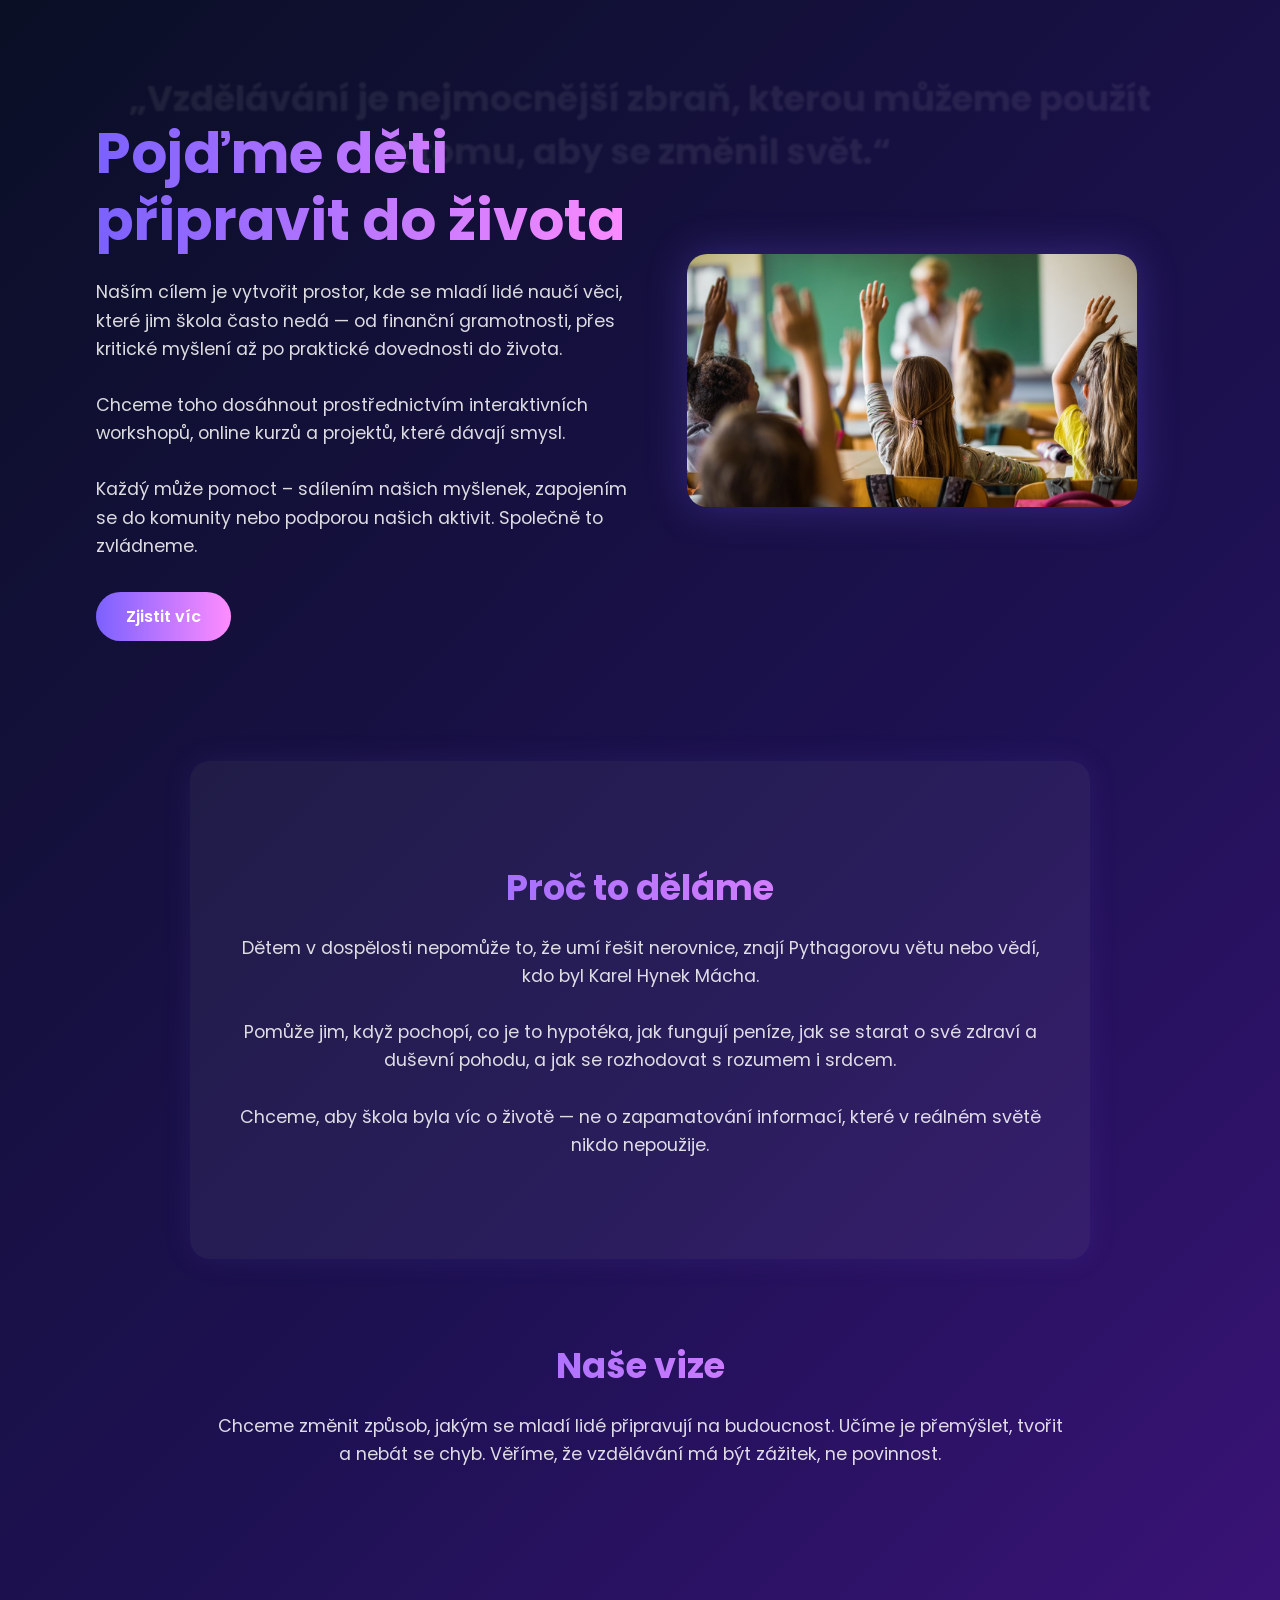
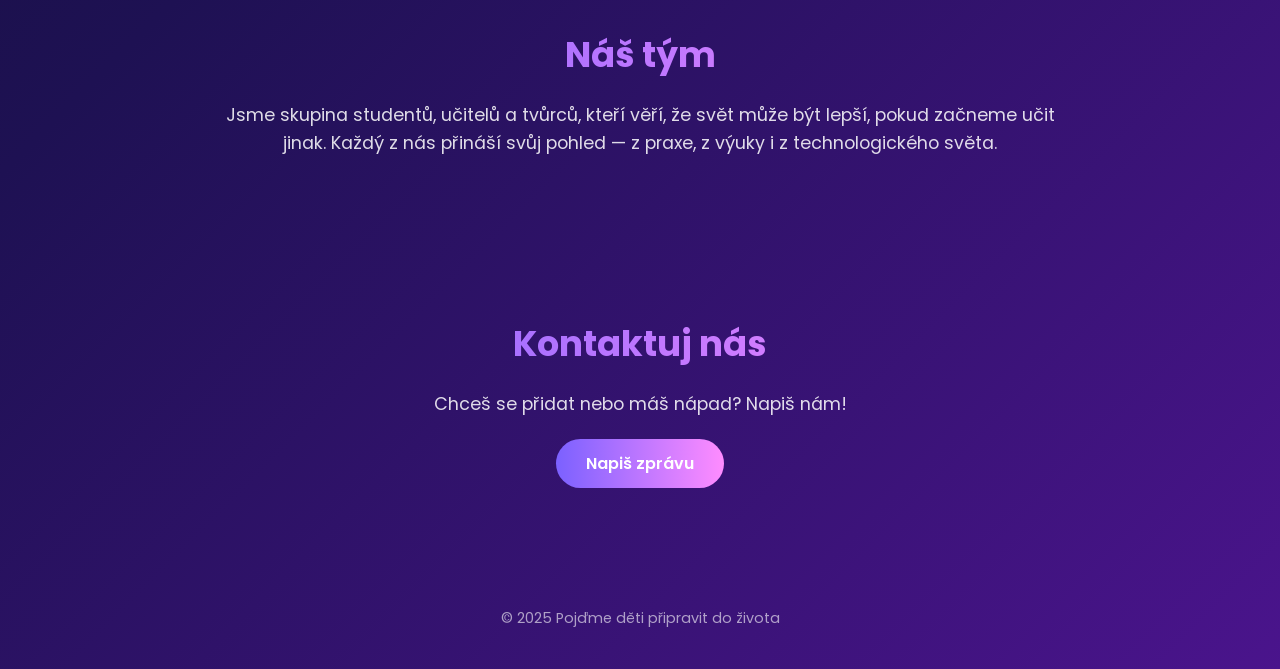
==== Portfolio org/škola/škola/index.html @ 27b2b5f4 "oprava cest a přesun složek" ====
<!DOCTYPE html>
<html lang="cs">
<head>
  <meta charset="UTF-8">
  <meta name="viewport" content="width=device-width, initial-scale=1.0">
  <title>Pojďme děti připravit do života</title>
  <link rel="stylesheet" href="style.css">
</head>
<body>
  <div class="background-quote">
    <p>„Vzdělávání je nejmocnější zbraň, kterou můžeme použít k tomu, aby se změnil svět.“</p>
  </div>

  <div class="container">
    <div class="text-section">
      <h1>Pojďme děti<br>připravit do života</h1>
      <p class="mission">
        Naším cílem je vytvořit prostor, kde se mladí lidé naučí věci, které jim škola často nedá — od finanční gramotnosti, přes kritické myšlení až po praktické dovednosti do života.  
        <br><br>
        Chceme toho dosáhnout prostřednictvím interaktivních workshopů, online kurzů a projektů, které dávají smysl.  
        <br><br>
        Každý může pomoct – sdílením našich myšlenek, zapojením se do komunity nebo podporou našich aktivit. Společně to zvládneme.
      </p>
      <a href="#why" class="btn">Zjistit víc</a>
    </div>

    <div class="image-section">
      <img src="skola.jpeg" alt="Inspirace" />
    </div>
  </div>

  <!-- Nová sekce -->
  <section id="why" class="fade-in important">
    <h2>Proč to děláme</h2>
    <p>
      Dětem v dospělosti nepomůže to, že umí řešit nerovnice, znají Pythagorovu větu nebo vědí, kdo byl Karel Hynek Mácha.  
      <br><br>
      Pomůže jim, když pochopí, co je to hypotéka, jak fungují peníze, jak se starat o své zdraví a duševní pohodu, a jak se rozhodovat s rozumem i srdcem.  
      <br><br>
      Chceme, aby škola byla víc o životě — ne o zapamatování informací, které v reálném světě nikdo nepoužije.
    </p>
  </section>

  <section id="vision" class="fade-in">
    <h2>Naše vize</h2>
    <p>
      Chceme změnit způsob, jakým se mladí lidé připravují na budoucnost.  
      Učíme je přemýšlet, tvořit a nebát se chyb. Věříme, že vzdělávání má být zážitek, ne povinnost.
    </p>
  </section>

  <section class="fade-in">
    <h2>Náš tým</h2>
    <p>
      Jsme skupina studentů, učitelů a tvůrců, kteří věří, že svět může být lepší, pokud začneme učit jinak.  
      Každý z nás přináší svůj pohled — z praxe, z výuky i z technologického světa.
    </p>
  </section>

  <section class="fade-in contact">
    <h2>Kontaktuj nás</h2>
    <p>Chceš se přidat nebo máš nápad? Napiš nám!</p>
    <a href="#" class="btn">Napiš zprávu</a>
  </section>

  <footer>
    <p>© 2025 Pojďme děti připravit do života</p>
  </footer>

  <script>
    // Efekt fade-in při scrollování
    const fadeEls = document.querySelectorAll('.fade-in');
    window.addEventListener('scroll', () => {
      fadeEls.forEach(el => {
        const rect = el.getBoundingClientRect();
        if (rect.top < window.innerHeight - 100) {
          el.classList.add('visible');
        }
      });
    });
  </script>
</body>
</html>
---- Portfolio org/škola/škola/style.css ----
@import url('https://fonts.googleapis.com/css2?family=Poppins:wght@400;600;700&display=swap');

* {
  margin: 0;
  padding: 0;
  box-sizing: border-box;
}

body {
  min-height: 100vh;
  background: linear-gradient(135deg, #0a0f25, #1e1153, #4a148c);
  color: white;
  font-family: 'Poppins', sans-serif;
  overflow-x: hidden;
  position: relative;
}

/* Pozadí – citát */
.background-quote {
  position: fixed;
  top: 8%;
  left: 50%;
  transform: translateX(-50%);
  font-size: 2.2rem;
  font-weight: 700;
  opacity: 0.08;
  color: #ffffff;
  width: 80%;
  text-align: center;
  filter: blur(1px);
  animation: float 10s ease-in-out infinite alternate;
  pointer-events: none;
  z-index: 0;
}

@keyframes float {
  0% { transform: translateX(-50%) translateY(0); }
  100% { transform: translateX(-50%) translateY(10px); }
}

/* Úvodní sekce */
.container {
  display: flex;
  align-items: center;
  justify-content: space-between;
  width: 85%;
  max-width: 1200px;
  margin: 120px auto;
  z-index: 10;
  position: relative;
}

.text-section {
  flex: 1;
  max-width: 600px;
  z-index: 2;
}

h1 {
  font-size: 3.5rem;
  line-height: 1.2;
  font-weight: 700;
  background: linear-gradient(90deg, #7b61ff, #ff8cff);
  -webkit-background-clip: text;
  -webkit-text-fill-color: transparent;
  margin-bottom: 1.5rem;
}

.mission {
  font-size: 1.1rem;
  color: rgba(255, 255, 255, 0.85);
  line-height: 1.6;
  margin-bottom: 2rem;
}

.btn {
  display: inline-block;
  background: linear-gradient(90deg, #7b61ff, #ff8cff);
  color: white;
  text-decoration: none;
  font-weight: 600;
  padding: 12px 30px;
  border-radius: 50px;
  transition: 0.3s;
}

.btn:hover {
  opacity: 0.85;
  transform: scale(1.05);
}

.image-section {
  flex: 1;
  display: flex;
  justify-content: center;
  z-index: 2;
}

.image-section img {
  max-width: 450px;
  border-radius: 20px;
  box-shadow: 0 0 40px rgba(123, 97, 255, 0.3);
  transition: transform 0.5s ease;
}

.image-section img:hover {
  transform: scale(1.05);
}

/* Sekce obsahu */
section {
  text-align: center;
  padding: 80px 20px;
  max-width: 900px;
  margin: 0 auto;
  opacity: 0;
  transform: translateY(50px);
  transition: all 1s ease;
}

section.visible {
  opacity: 1;
  transform: translateY(0);
}

section h2 {
  font-size: 2.2rem;
  margin-bottom: 20px;
  background: linear-gradient(90deg, #7b61ff, #ff8cff);
  -webkit-background-clip: text;
  -webkit-text-fill-color: transparent;
}

section p {
  color: rgba(255, 255, 255, 0.85);
  font-size: 1.1rem;
  line-height: 1.6;
}

/* Zvýrazněná sekce „Proč to děláme“ */
.important {
  background: rgba(255, 255, 255, 0.05);
  border-radius: 20px;
  padding: 100px 40px;
  box-shadow: 0 0 30px rgba(123, 97, 255, 0.1);
}

.contact .btn {
  margin-top: 20px;
}

footer {
  text-align: center;
  padding: 40px;
  color: rgba(255, 255, 255, 0.6);
  font-size: 0.9rem;
}
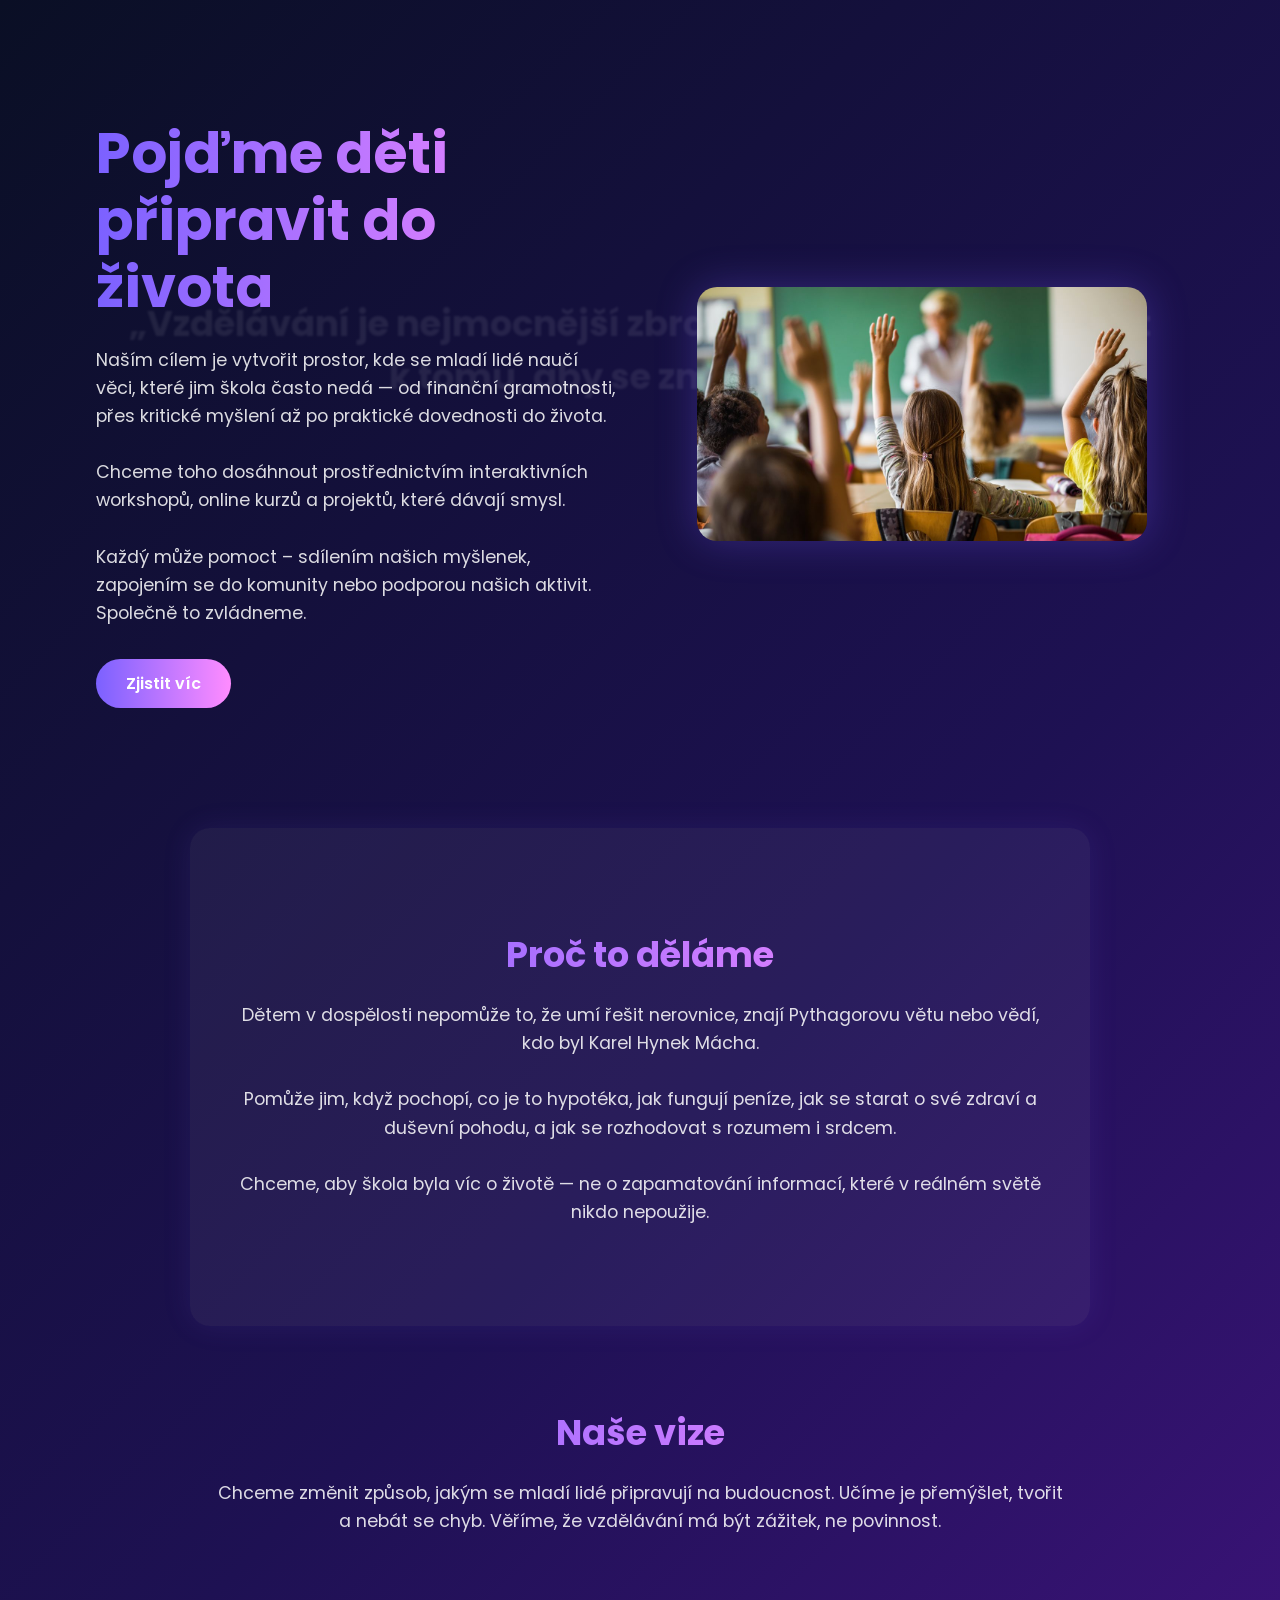
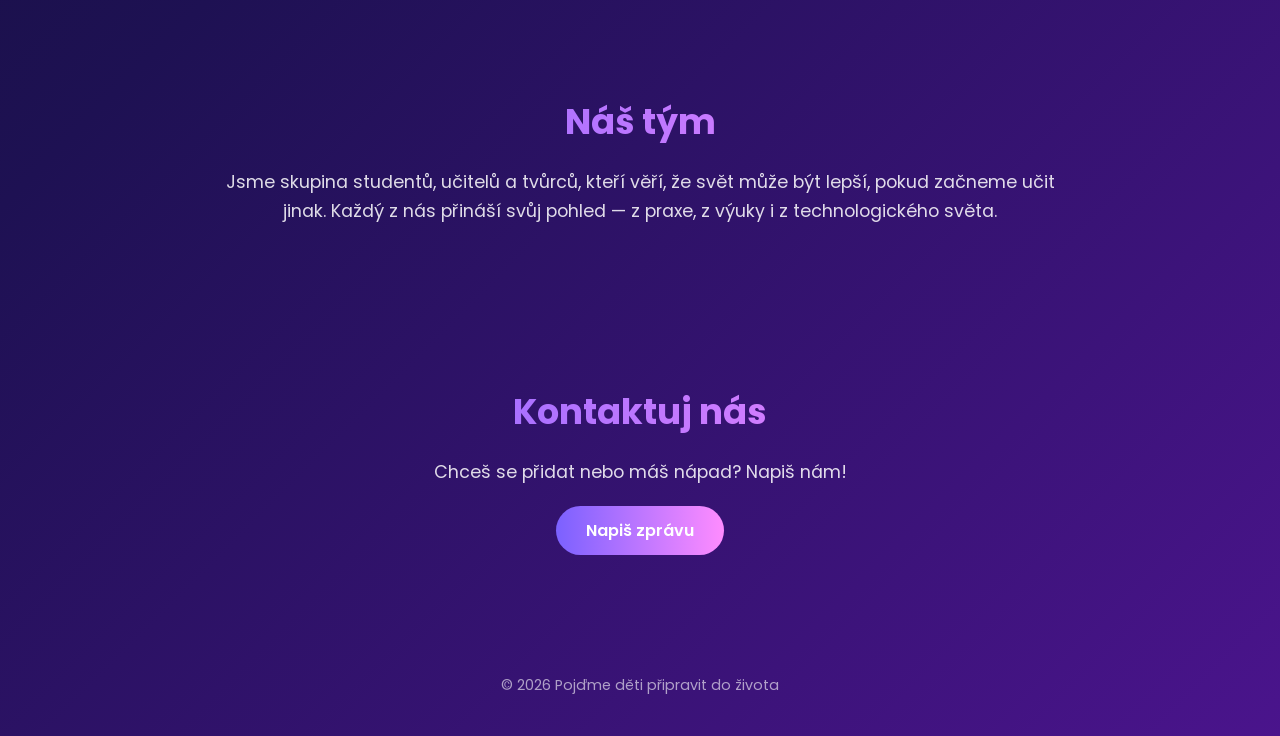
==== commit 1b68628c: "změny pro školu" ====
--- a/Portfolio org/škola/škola/index.html
+++ b/Portfolio org/škola/škola/index.html
@@ -4,7 +4,236 @@
   <meta charset="UTF-8">
   <meta name="viewport" content="width=device-width, initial-scale=1.0">
   <title>Pojďme děti připravit do života</title>
-  <link rel="stylesheet" href="style.css">
+  
+  <style>
+    @import url('https://fonts.googleapis.com/css2?family=Poppins:wght@400;600;700&display=swap');
+
+    html {
+      scroll-behavior: smooth;
+    }
+
+    * {
+      margin: 0;
+      padding: 0;
+      box-sizing: border-box;
+    }
+
+    body {
+      min-height: 100vh;
+      background: linear-gradient(135deg, #0a0f25, #1e1153, #4a148c);
+      color: white;
+      font-family: 'Poppins', sans-serif;
+      overflow-x: hidden;
+      position: relative;
+    }
+
+    /* Pozadí – citát (Upraveno na absolute, aby roloval pryč) */
+    .background-quote {
+      position: absolute; 
+      top: 8%;
+      left: 50%;
+      transform: translateX(-50%);
+      font-size: 2.2rem;
+      font-weight: 700;
+      opacity: 0.08;
+      color: #ffffff;
+      width: 80%;
+      text-align: center;
+      filter: blur(1px);
+      animation: float 10s ease-in-out infinite alternate;
+      pointer-events: none;
+      z-index: 0;
+    }
+
+    @keyframes float {
+      0% { transform: translateX(-50%) translateY(0); }
+      100% { transform: translateX(-50%) translateY(10px); }
+    }
+
+    /* Úvodní sekce */
+    .container {
+      display: flex;
+      align-items: center;
+      justify-content: space-between;
+      width: 85%;
+      max-width: 1200px;
+      margin: 120px auto;
+      z-index: 10;
+      position: relative;
+      gap: 40px;
+    }
+
+    .text-section {
+      flex: 1;
+      max-width: 600px;
+      z-index: 2;
+    }
+
+    h1 {
+      font-size: 3.5rem;
+      line-height: 1.2;
+      font-weight: 700;
+      background: linear-gradient(90deg, #7b61ff, #ff8cff);
+      -webkit-background-clip: text;
+      -webkit-text-fill-color: transparent;
+      margin-bottom: 1.5rem;
+    }
+
+    .mission {
+      font-size: 1.1rem;
+      color: rgba(255, 255, 255, 0.85);
+      line-height: 1.6;
+      margin-bottom: 2rem;
+    }
+
+    .btn {
+      display: inline-block;
+      background: linear-gradient(90deg, #7b61ff, #ff8cff);
+      color: white;
+      text-decoration: none;
+      font-weight: 600;
+      padding: 12px 30px;
+      border-radius: 50px;
+      transition: 0.3s;
+    }
+
+    .btn:hover {
+      opacity: 0.85;
+      transform: scale(1.05);
+    }
+
+    .image-section {
+      flex: 1;
+      display: flex;
+      justify-content: center;
+      z-index: 2;
+    }
+
+    .image-section img {
+      max-width: 450px;
+      width: 100%;
+      border-radius: 20px;
+      box-shadow: 0 0 40px rgba(123, 97, 255, 0.3);
+      transition: transform 0.5s ease;
+    }
+
+    .image-section img:hover {
+      transform: scale(1.05);
+    }
+
+    /* Sekce obsahu */
+    section {
+      text-align: center;
+      padding: 80px 20px;
+      max-width: 900px;
+      margin: 0 auto;
+      opacity: 0;
+      transform: translateY(50px);
+      transition: all 1s ease;
+    }
+
+    section.visible {
+      opacity: 1;
+      transform: translateY(0);
+    }
+
+    section h2 {
+      font-size: 2.2rem;
+      margin-bottom: 20px;
+      background: linear-gradient(90deg, #7b61ff, #ff8cff);
+      -webkit-background-clip: text;
+      -webkit-text-fill-color: transparent;
+    }
+
+    section p {
+      color: rgba(255, 255, 255, 0.85);
+      font-size: 1.1rem;
+      line-height: 1.6;
+    }
+
+    /* Zvýrazněná sekce „Proč to děláme“ */
+    .important {
+      background: rgba(255, 255, 255, 0.05);
+      border-radius: 20px;
+      padding: 100px 40px;
+      box-shadow: 0 0 30px rgba(123, 97, 255, 0.1);
+    }
+
+    .contact .btn {
+      margin-top: 20px;
+    }
+
+    footer {
+      text-align: center;
+      padding: 40px;
+      color: rgba(255, 255, 255, 0.6);
+      font-size: 0.9rem;
+    }
+
+    /* =========================================
+       RESPONZIVITA PRO VŠECHNA ZAŘÍZENÍ
+       ========================================= */
+
+    /* Velké obrazovky (TV a velké monitory) */
+    @media (min-width: 1600px) {
+      .container {
+        max-width: 1400px;
+      }
+      h1 {
+        font-size: 4.5rem;
+      }
+      .mission, section p {
+        font-size: 1.3rem;
+      }
+      .background-quote {
+        font-size: 3rem;
+      }
+    }
+
+    /* Tablety a menší notebooky */
+    @media (max-width: 968px) {
+      .container {
+        flex-direction: column;
+        text-align: center;
+        margin: 80px auto;
+        gap: 50px;
+      }
+      .text-section {
+        max-width: 100%;
+      }
+      .image-section img {
+        max-width: 80%;
+      }
+      .background-quote {
+        font-size: 1.8rem;
+        top: 5%;
+        width: 90%;
+      }
+    }
+
+    /* Mobily */
+    @media (max-width: 768px) {
+      h1 {
+        font-size: 2.5rem;
+      }
+      .mission {
+        font-size: 1rem;
+      }
+      section {
+        padding: 60px 20px;
+      }
+      .important {
+        padding: 60px 20px;
+      }
+      .background-quote {
+        font-size: 1.3rem;
+        top: 2%;
+      }
+      .image-section img {
+        max-width: 100%;
+      }
+    }
+  </style>
 </head>
 <body>
   <div class="background-quote">
@@ -29,7 +258,6 @@
     </div>
   </div>
 
-  <!-- Nová sekce -->
   <section id="why" class="fade-in important">
     <h2>Proč to děláme</h2>
     <p>
@@ -64,7 +292,7 @@
   </section>
 
   <footer>
-    <p>© 2025 Pojďme děti připravit do života</p>
+    <p>© 2026 Pojďme děti připravit do života</p>
   </footer>
 
   <script>
@@ -80,4 +308,4 @@
     });
   </script>
 </body>
-</html>
+</html>
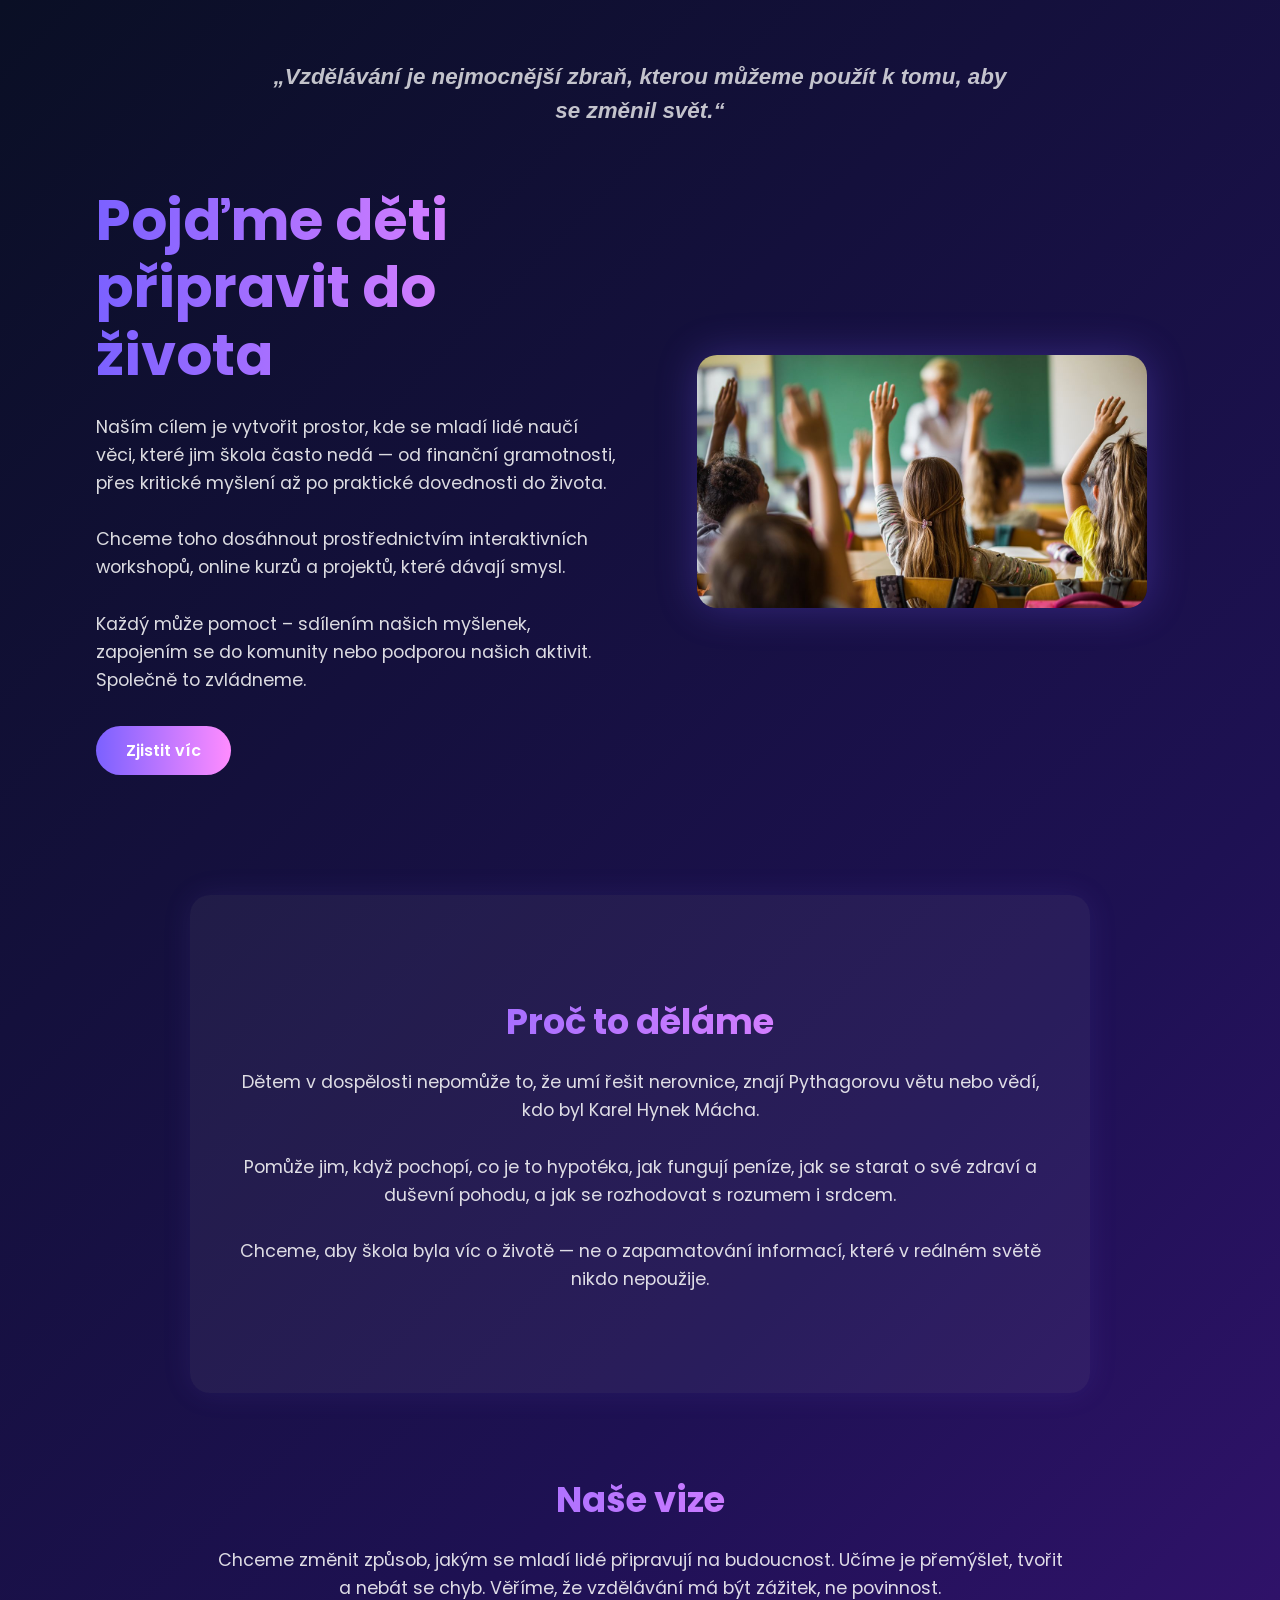
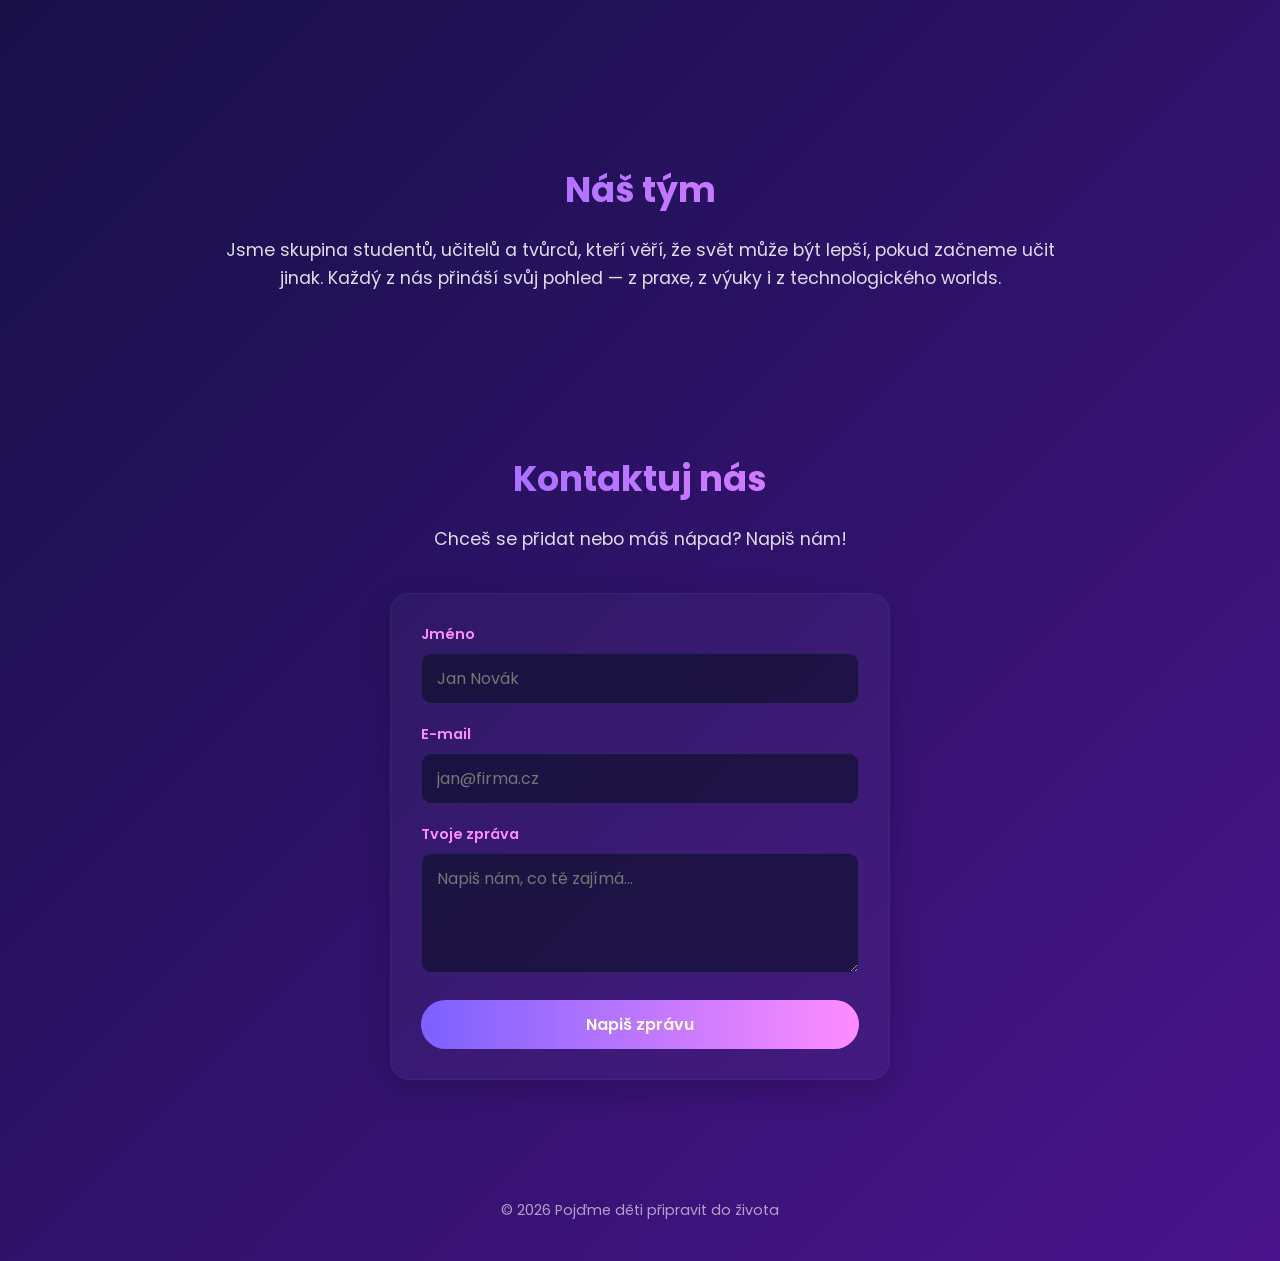
==== commit f4f951b6: "změny" ====
--- a/Portfolio org/škola/škola/index.html
+++ b/Portfolio org/škola/škola/index.html
@@ -8,10 +8,6 @@
   <style>
     @import url('https://fonts.googleapis.com/css2?family=Poppins:wght@400;600;700&display=swap');
 
-    html {
-      scroll-behavior: smooth;
-    }
-
     * {
       margin: 0;
       padding: 0;
@@ -27,27 +23,19 @@
       position: relative;
     }
 
-    /* Pozadí – citát (Upraveno na absolute, aby roloval pryč) */
-    .background-quote {
-      position: absolute; 
-      top: 8%;
-      left: 50%;
-      transform: translateX(-50%);
-      font-size: 2.2rem;
-      font-weight: 700;
-      opacity: 0.08;
-      color: #ffffff;
-      width: 80%;
+    /* Výrazný citát umístěný nahoře nad obsahem */
+    .quote-container {
       text-align: center;
-      filter: blur(1px);
-      animation: float 10s ease-in-out infinite alternate;
-      pointer-events: none;
-      z-index: 0;
-    }
-
-    @keyframes float {
-      0% { transform: translateX(-50%) translateY(0); }
-      100% { transform: translateX(-50%) translateY(10px); }
+      padding: 60px 20px 0 20px;
+      font-size: 1.4rem;
+      font-weight: 600;
+      color: rgba(255, 255, 255, 0.75);
+      font-style: italic;
+      max-width: 800px;
+      margin: 0 auto;
+      position: relative;
+      z-index: 10;
+      line-height: 1.5;
     }
 
     /* Úvodní sekce */
@@ -57,7 +45,7 @@
       justify-content: space-between;
       width: 85%;
       max-width: 1200px;
-      margin: 120px auto;
+      margin: 60px auto 120px auto;
       z-index: 10;
       position: relative;
       gap: 40px;
@@ -95,11 +83,15 @@
       padding: 12px 30px;
       border-radius: 50px;
       transition: 0.3s;
+      border: none;
+      font-family: inherit;
+      font-size: 1rem;
     }
 
     .btn:hover {
       opacity: 0.85;
       transform: scale(1.05);
+      cursor: pointer;
     }
 
     .image-section {
@@ -159,8 +151,55 @@
       box-shadow: 0 0 30px rgba(123, 97, 255, 0.1);
     }
 
-    .contact .btn {
-      margin-top: 20px;
+    /* Kontaktní formulář na vzhled */
+    .contact-form-visual {
+      max-width: 500px;
+      margin: 40px auto 0 auto;
+      background: rgba(255, 255, 255, 0.03);
+      padding: 30px;
+      border-radius: 20px;
+      border: 1px solid rgba(123, 97, 255, 0.1);
+      box-shadow: 0 10px 30px rgba(0, 0, 0, 0.2);
+      text-align: left;
+    }
+
+    .form-group {
+      margin-bottom: 20px;
+    }
+
+    .form-group label {
+      display: block;
+      margin-bottom: 8px;
+      font-weight: 600;
+      font-size: 0.9rem;
+      color: #ff8cff;
+    }
+
+    .form-group input, .form-group textarea {
+      width: 100%;
+      padding: 12px 15px;
+      border-radius: 10px;
+      border: 1px solid rgba(123, 97, 255, 0.2);
+      background: rgba(10, 15, 37, 0.6);
+      color: white;
+      font-family: inherit;
+      font-size: 1rem;
+      outline: none;
+      transition: 0.3s;
+    }
+
+    .form-group input:focus, .form-group textarea:focus {
+      border-color: #ff8cff;
+      box-shadow: 0 0 10px rgba(255, 140, 255, 0.2);
+    }
+
+    .form-group textarea {
+      height: 120px;
+      resize: vertical;
+    }
+
+    .contact-form-visual .btn {
+      width: 100%;
     }
 
     footer {
@@ -185,8 +224,9 @@
       .mission, section p {
         font-size: 1.3rem;
       }
-      .background-quote {
-        font-size: 3rem;
+      .quote-container {
+        font-size: 1.8rem;
+        max-width: 1000px;
       }
     }
 
@@ -195,7 +235,7 @@
       .container {
         flex-direction: column;
         text-align: center;
-        margin: 80px auto;
+        margin: 40px auto 80px auto;
         gap: 50px;
       }
       .text-section {
@@ -204,10 +244,9 @@
       .image-section img {
         max-width: 80%;
       }
-      .background-quote {
-        font-size: 1.8rem;
-        top: 5%;
-        width: 90%;
+      .quote-container {
+        font-size: 1.2rem;
+        padding-top: 40px;
       }
     }
 
@@ -225,18 +264,22 @@
       .important {
         padding: 60px 20px;
       }
-      .background-quote {
-        font-size: 1.3rem;
-        top: 2%;
+      .quote-container {
+        font-size: 1.1rem;
+        width: 90%;
       }
       .image-section img {
         max-width: 100%;
+      }
+      .contact-form-visual {
+        padding: 20px;
       }
     }
   </style>
 </head>
 <body>
-  <div class="background-quote">
+
+  <div class="quote-container">
     <p>„Vzdělávání je nejmocnější zbraň, kterou můžeme použít k tomu, aby se změnil svět.“</p>
   </div>
 
@@ -281,14 +324,29 @@
     <h2>Náš tým</h2>
     <p>
       Jsme skupina studentů, učitelů a tvůrců, kteří věří, že svět může být lepší, pokud začneme učit jinak.  
-      Každý z nás přináší svůj pohled — z praxe, z výuky i z technologického světa.
+      Každý z nás přináší svůj pohled — z praxe, z výuky i z technologického worlds.
     </p>
   </section>
 
   <section class="fade-in contact">
     <h2>Kontaktuj nás</h2>
     <p>Chceš se přidat nebo máš nápad? Napiš nám!</p>
-    <a href="#" class="btn">Napiš zprávu</a>
+    
+    <form class="contact-form-visual" onsubmit="event.preventDefault();">
+      <div class="form-group">
+        <label>Jméno</label>
+        <input type="text" placeholder="Jan Novák">
+      </div>
+      <div class="form-group">
+        <label>E-mail</label>
+        <input type="email" placeholder="jan@firma.cz">
+      </div>
+      <div class="form-group">
+        <label>Tvoje zpráva</label>
+        <textarea placeholder="Napiš nám, co tě zajímá..."></textarea>
+      </div>
+      <button type="submit" class="btn">Napiš zprávu</button>
+    </form>
   </section>
 
   <footer>
@@ -296,7 +354,7 @@
   </footer>
 
   <script>
-    // Efekt fade-in při scrollování
+    // 1. Efekt fade-in při scrollování
     const fadeEls = document.querySelectorAll('.fade-in');
     window.addEventListener('scroll', () => {
       fadeEls.forEach(el => {
@@ -306,6 +364,41 @@
         }
       });
     });
+
+    // 2. Kontrolovaný, luxusní plynulý scroll pro tlačítko
+    document.querySelectorAll('a[href^="#"]').forEach(anchor => {
+      anchor.addEventListener('click', function (e) {
+        e.preventDefault();
+        const targetId = this.getAttribute('href');
+        if (targetId === '#') return;
+        
+        const targetElement = document.querySelector(targetId);
+        if (!targetElement) return;
+
+        const targetPosition = targetElement.getBoundingClientRect().top + window.pageYOffset;
+        const startPosition = window.pageYOffset;
+        const distance = targetPosition - startPosition;
+        
+        const duration = 1500; // Plynulé dojetí trvá přesně 1,5 vteřiny
+        let start = null;
+
+        window.requestAnimationFrame(step);
+
+        function step(timestamp) {
+          if (!start) start = timestamp;
+          const progress = timestamp - start;
+          
+          const easeInOutCubic = progress => progress < .5 ? 4 * progress * progress * progress : (progress - 1) * (2 * progress - 2) * (2 * progress - 2) + 1;
+          const percentage = Math.min(progress / duration, 1);
+
+          window.scrollTo(0, startPosition + distance * easeInOutCubic(percentage));
+
+          if (progress < duration) {
+            window.requestAnimationFrame(step);
+          }
+        }
+      });
+    });
   </script>
 </body>
 </html>
